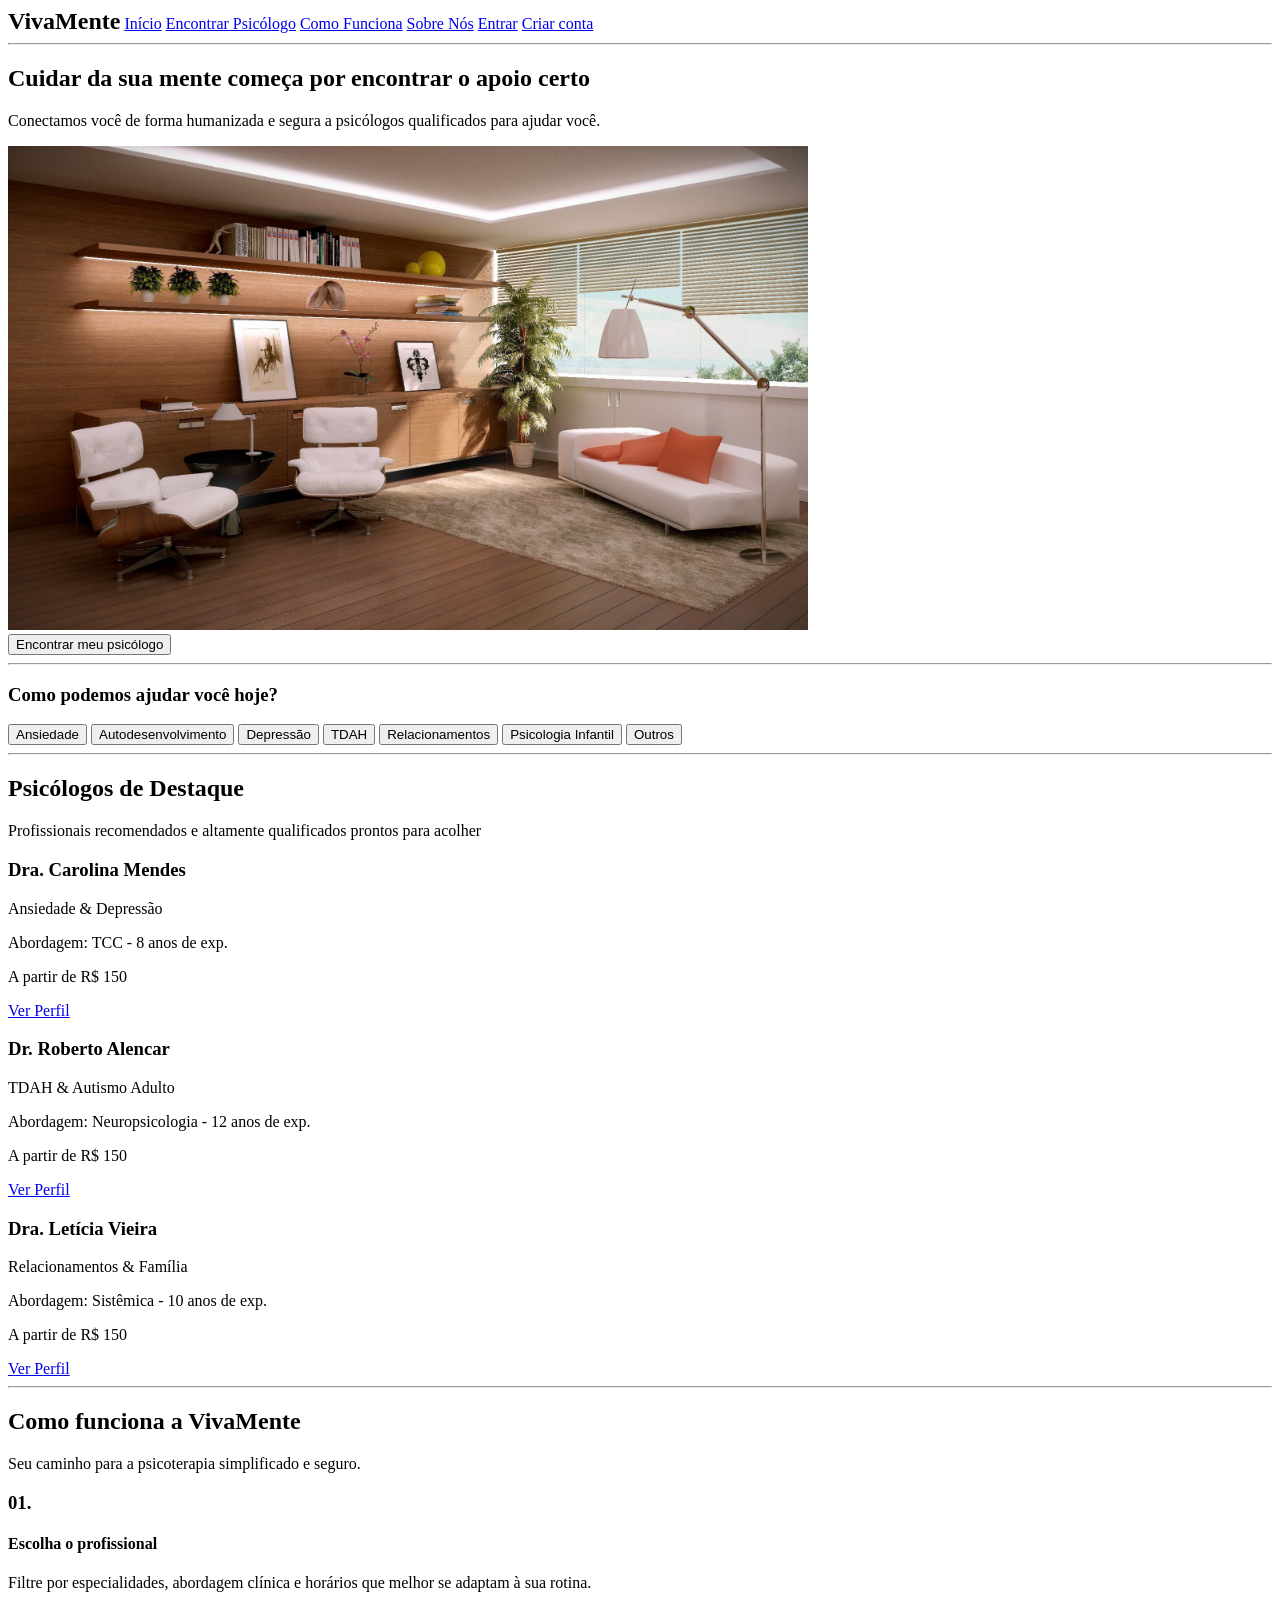
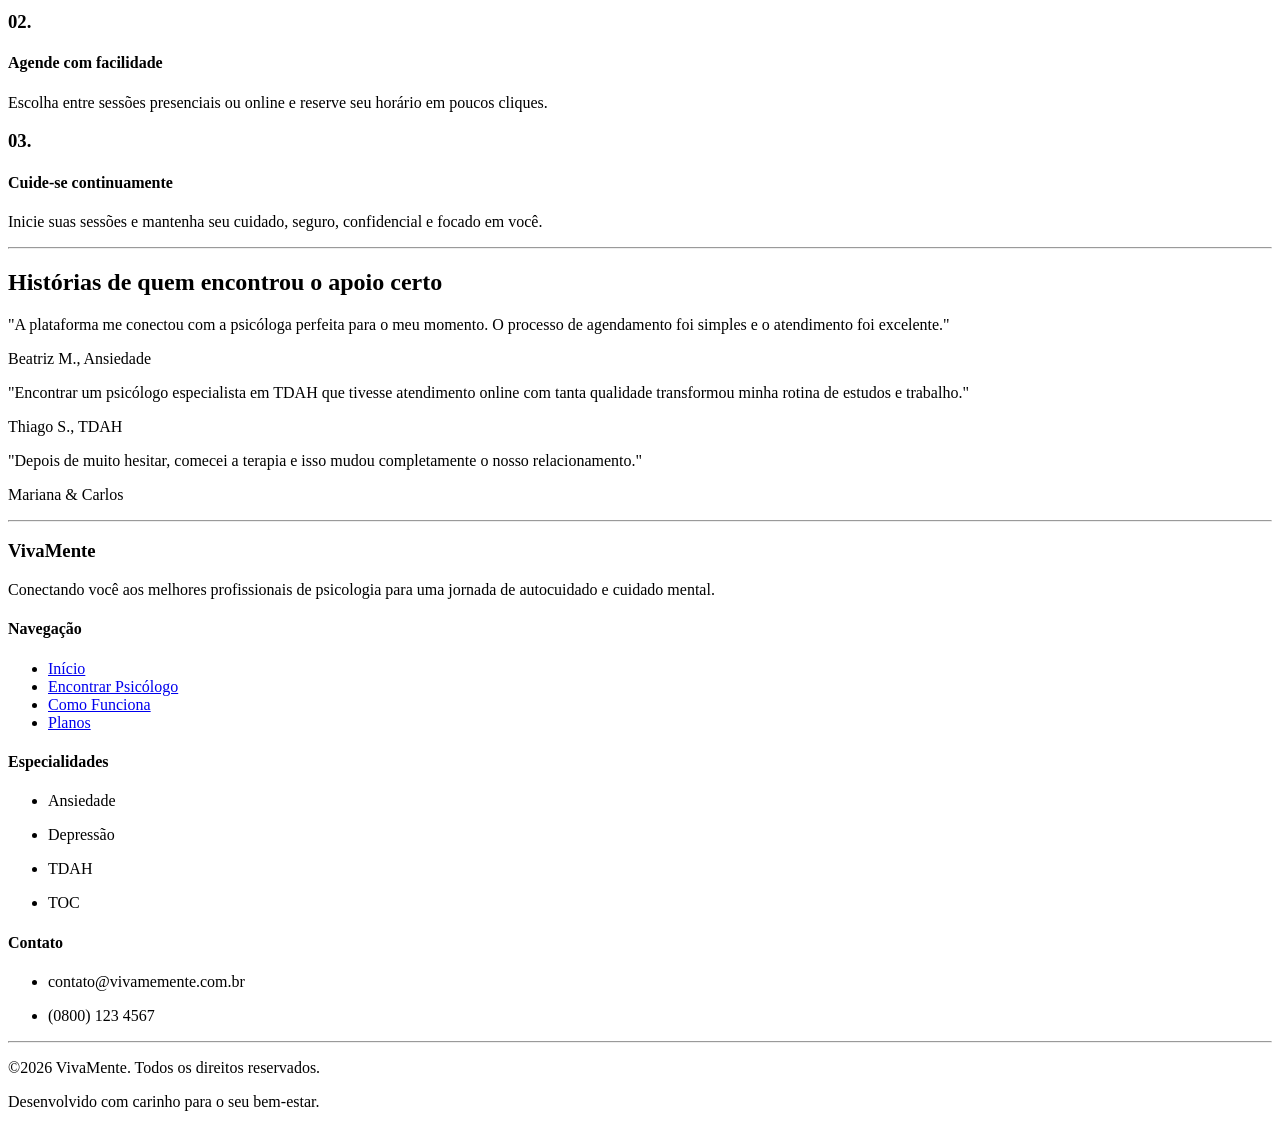
==== index.html @ 50b20f1c "Add files via upload" ====
<!DOCTYPE html>
<html lang="pt-BR">

<head>
    <meta charset="UTF-8">
    <title>VivaMente</title>
</head>

<body>
    <header>
        <nav>
            <h1 style="display:inline">VivaMente</h1>

            <a href="#">Início</a>
            <a href="#">Encontrar Psicólogo</a>
            <a href="#">Como Funciona</a>
            <a href="#">Sobre Nós</a>

            <a href="#">Entrar</a>
            <a href="#">Criar conta</a>
        </nav>
    </header>
    <hr>

    <main>

    <section class="capa">
        <h2>Cuidar da sua mente começa por encontrar o apoio certo</h2>
        <p>Conectamos você de forma humanizada e segura a psicólogos qualificados para ajudar você.</p>
        <img src="./imagens/escritorio-vivamente.jpg" alt="Logo VivaMente" style="width: 800px; height: auto;">
        <br><button>Encontrar meu psicólogo</button>
    </section>

    <hr>

    <section class="categorias-tratamento">
        <h3>Como podemos ajudar você hoje?</h3>
        <button>Ansiedade</button>
        <button>Autodesenvolvimento</button>
        <button>Depressão</button>
        <button>TDAH</button>
        <button>Relacionamentos</button>
        <button>Psicologia Infantil</button>
        <button>Outros</button>
    </section>

    <hr>

    <section class="lista-profissionais">
        <h2>Psicólogos de Destaque</h2>
        <p>Profissionais recomendados e altamente qualificados prontos para acolher</p>

        <div class="card-psicologo">
            <h3>Dra. Carolina Mendes</h3>
            <p>Ansiedade & Depressão</p>
            <p>Abordagem: TCC - 8 anos de exp.</p>
            <p>A partir de R$ 150</p>
            <a href="#">Ver Perfil</a>
        </div>

        <div class="card-psicologo">
            <h3>Dr. Roberto Alencar</h3>
            <p>TDAH & Autismo Adulto</p>
            <p>Abordagem: Neuropsicologia - 12 anos de exp.</p>
            <p>A partir de R$ 150</p>
            <a href="#">Ver Perfil</a>
        </div>

        <div class="card-psicologo">
            <h3>Dra. Letícia Vieira</h3>
            <p>Relacionamentos & Família</p>
            <p>Abordagem: Sistêmica - 10 anos de exp.</p>
            <p>A partir de R$ 150</p>
            <a href="#">Ver Perfil</a>
        </div>
    </section>

    <hr>

    <section>
        <h2>Como funciona a VivaMente</h2>
        <p>Seu caminho para a psicoterapia simplificado e seguro.</p>

        <div>
            <h3>01.</h3>
            <h4>Escolha o profissional</h4>
            <p>Filtre por especialidades, abordagem clínica e horários que melhor se adaptam à sua rotina.</p>
        </div>

        <div>
            <h3>02.</h3>
            <h4>Agende com facilidade</h4>
            <p>Escolha entre sessões presenciais ou online e reserve seu horário em poucos cliques.</p>
        </div>

        <div>
            <h3>03.</3>
            <h4>Cuide-se continuamente</h4>
            
            <p>Inicie suas sessões e mantenha seu cuidado, seguro, confidencial e focado em você.</p>
        </div>
    </section>

    <hr>

    <section class="depoimentos">
        <h2>Histórias de quem encontrou o apoio certo</h2>

        <div class="card-depoimento">
            <p>"A plataforma me conectou com a psicóloga perfeita para o meu momento. O processo de agendamento foi
                simples e o atendimento foi excelente."</p>
            <p>Beatriz M., Ansiedade</p>
        </div>

        <div class="card-depoimento">
            <p>"Encontrar um psicólogo especialista em TDAH que tivesse atendimento online com tanta qualidade
                transformou minha rotina de estudos e trabalho."</p>
            <p>Thiago S., TDAH</p>
        </div>

        <div class="card-depoimento">
            <p>"Depois de muito hesitar, comecei a terapia e isso mudou completamente o nosso relacionamento."</p>
            <p>Mariana & Carlos</p>
        </div>

    </section>

    <hr>

    </main>

    <footer>

        <div>
            <h3>VivaMente</h3>
            <p>Conectando você aos melhores profissionais de psicologia para uma jornada de autocuidado e cuidado mental.</p>
        </div>

        <div>
            <h4>Navegação</h4>
            <ul>
                <li><a href="#">Início</a></li>
                <li><a href="#">Encontrar Psicólogo</a></li>
                <li><a href="#">Como Funciona</a></li>
                <li><a href="#">Planos</a></li>
            </ul>
        </div>

        <div>
            <h4>Especialidades</h4>
            <ul>
                <li><p>Ansiedade</p>
                <li><p>Depressão</p>
                <li><p>TDAH</p>
                <li><p>TOC</p></li>
            </ul>
        </div>

        <div>
            <h4>Contato</h4>
            <ul>
                <li><p>contato@vivamemente.com.br</p></li>
                <li><p>(0800) 123 4567</p></li>
            </ul>
        </div>

        <hr>

        <p>©2026 VivaMente. Todos os direitos reservados.</p>
        <p>Desenvolvido com carinho para o seu bem-estar.</p>

    </footer>

</body>
</html>
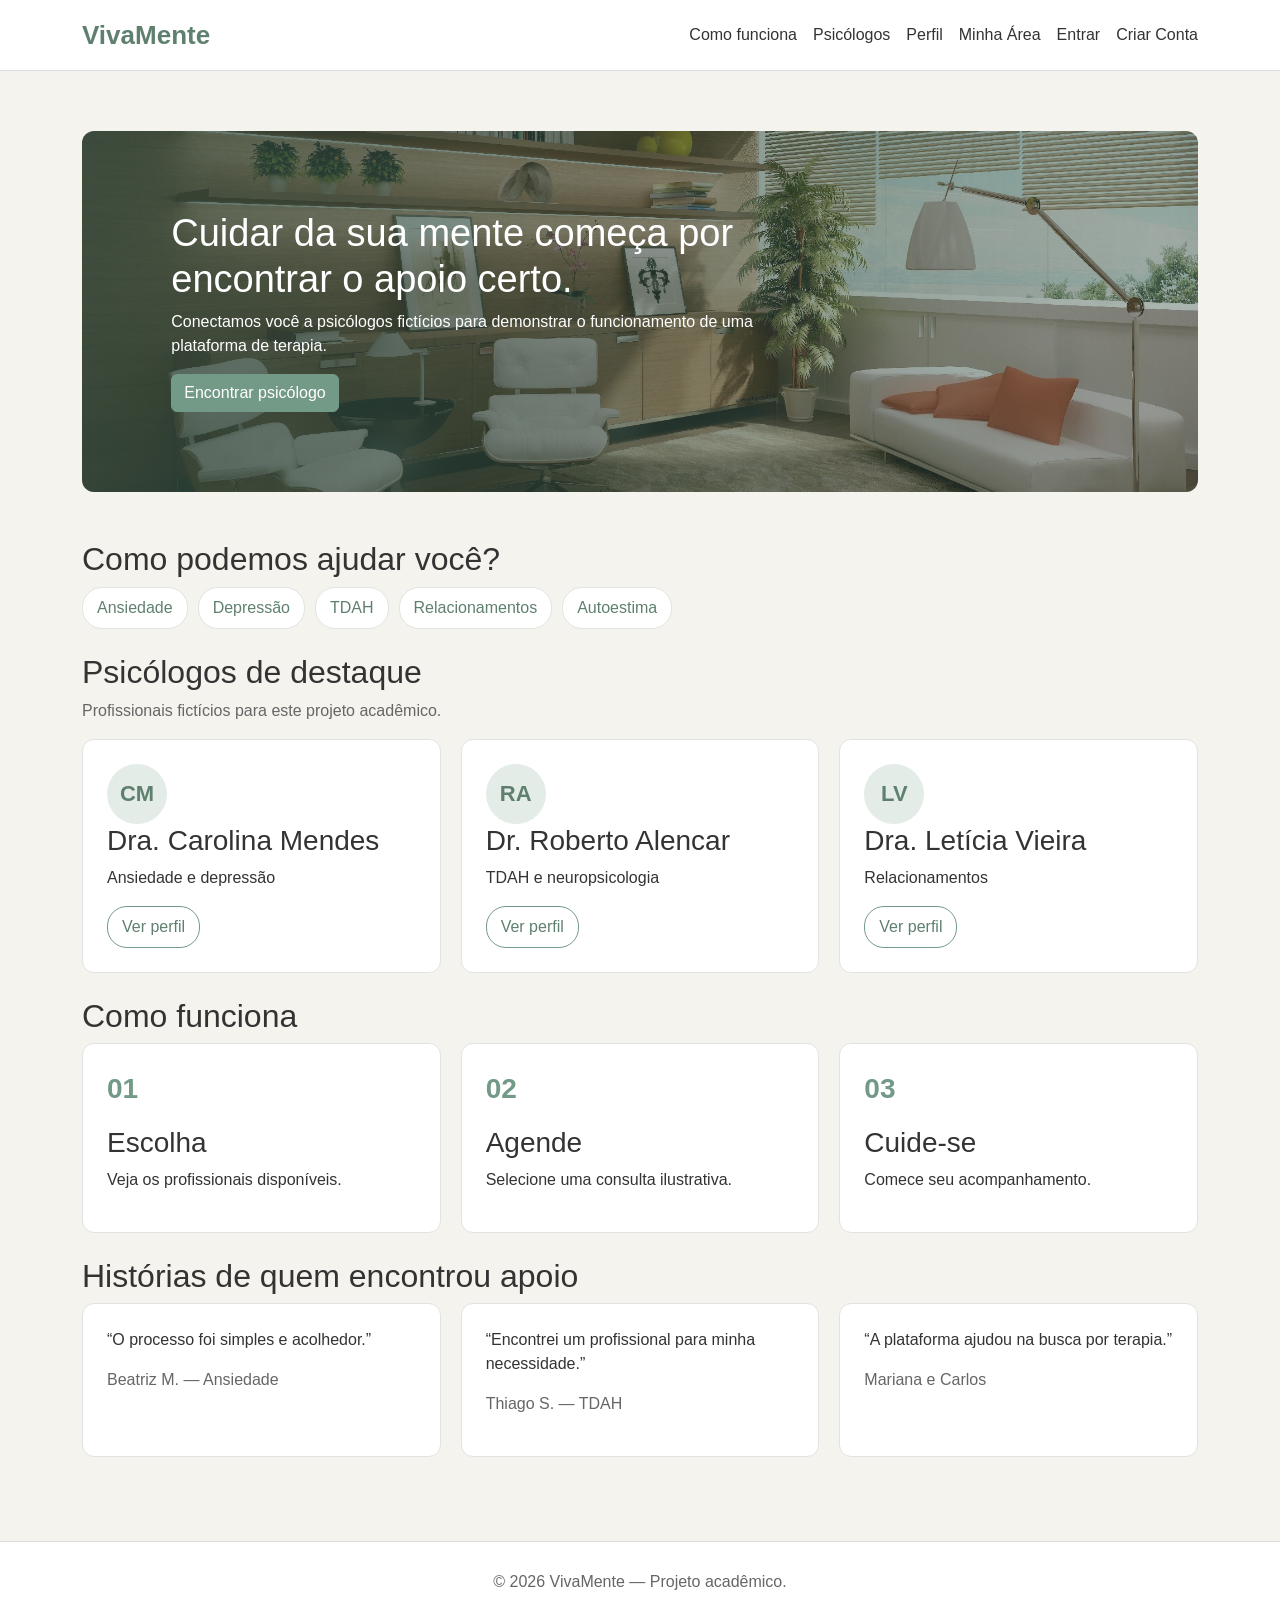
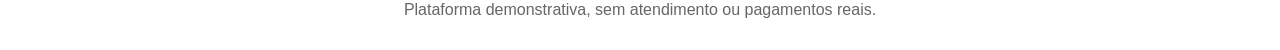
==== commit 11271a94: "feat: padroniza paginas da VivaMente" ====
--- a/index.html
+++ b/index.html
@@ -1,175 +1,23 @@
-<!DOCTYPE html>
-<html lang="pt-BR">
-
-<head>
-    <meta charset="UTF-8">
-    <title>VivaMente</title>
-</head>
-
-<body>
-    <header>
-        <nav>
-            <h1 style="display:inline">VivaMente</h1>
-
-            <a href="#">Início</a>
-            <a href="#">Encontrar Psicólogo</a>
-            <a href="#">Como Funciona</a>
-            <a href="#">Sobre Nós</a>
-
-            <a href="#">Entrar</a>
-            <a href="#">Criar conta</a>
-        </nav>
-    </header>
-    <hr>
-
-    <main>
-
-    <section class="capa">
-        <h2>Cuidar da sua mente começa por encontrar o apoio certo</h2>
-        <p>Conectamos você de forma humanizada e segura a psicólogos qualificados para ajudar você.</p>
-        <img src="./imagens/escritorio-vivamente.jpg" alt="Logo VivaMente" style="width: 800px; height: auto;">
-        <br><button>Encontrar meu psicólogo</button>
-    </section>
-
-    <hr>
-
-    <section class="categorias-tratamento">
-        <h3>Como podemos ajudar você hoje?</h3>
-        <button>Ansiedade</button>
-        <button>Autodesenvolvimento</button>
-        <button>Depressão</button>
-        <button>TDAH</button>
-        <button>Relacionamentos</button>
-        <button>Psicologia Infantil</button>
-        <button>Outros</button>
-    </section>
-
-    <hr>
-
-    <section class="lista-profissionais">
-        <h2>Psicólogos de Destaque</h2>
-        <p>Profissionais recomendados e altamente qualificados prontos para acolher</p>
-
-        <div class="card-psicologo">
-            <h3>Dra. Carolina Mendes</h3>
-            <p>Ansiedade & Depressão</p>
-            <p>Abordagem: TCC - 8 anos de exp.</p>
-            <p>A partir de R$ 150</p>
-            <a href="#">Ver Perfil</a>
-        </div>
-
-        <div class="card-psicologo">
-            <h3>Dr. Roberto Alencar</h3>
-            <p>TDAH & Autismo Adulto</p>
-            <p>Abordagem: Neuropsicologia - 12 anos de exp.</p>
-            <p>A partir de R$ 150</p>
-            <a href="#">Ver Perfil</a>
-        </div>
-
-        <div class="card-psicologo">
-            <h3>Dra. Letícia Vieira</h3>
-            <p>Relacionamentos & Família</p>
-            <p>Abordagem: Sistêmica - 10 anos de exp.</p>
-            <p>A partir de R$ 150</p>
-            <a href="#">Ver Perfil</a>
-        </div>
-    </section>
-
-    <hr>
-
-    <section>
-        <h2>Como funciona a VivaMente</h2>
-        <p>Seu caminho para a psicoterapia simplificado e seguro.</p>
-
-        <div>
-            <h3>01.</h3>
-            <h4>Escolha o profissional</h4>
-            <p>Filtre por especialidades, abordagem clínica e horários que melhor se adaptam à sua rotina.</p>
-        </div>
-
-        <div>
-            <h3>02.</h3>
-            <h4>Agende com facilidade</h4>
-            <p>Escolha entre sessões presenciais ou online e reserve seu horário em poucos cliques.</p>
-        </div>
-
-        <div>
-            <h3>03.</3>
-            <h4>Cuide-se continuamente</h4>
-            
-            <p>Inicie suas sessões e mantenha seu cuidado, seguro, confidencial e focado em você.</p>
-        </div>
-    </section>
-
-    <hr>
-
-    <section class="depoimentos">
-        <h2>Histórias de quem encontrou o apoio certo</h2>
-
-        <div class="card-depoimento">
-            <p>"A plataforma me conectou com a psicóloga perfeita para o meu momento. O processo de agendamento foi
-                simples e o atendimento foi excelente."</p>
-            <p>Beatriz M., Ansiedade</p>
-        </div>
-
-        <div class="card-depoimento">
-            <p>"Encontrar um psicólogo especialista em TDAH que tivesse atendimento online com tanta qualidade
-                transformou minha rotina de estudos e trabalho."</p>
-            <p>Thiago S., TDAH</p>
-        </div>
-
-        <div class="card-depoimento">
-            <p>"Depois de muito hesitar, comecei a terapia e isso mudou completamente o nosso relacionamento."</p>
-            <p>Mariana & Carlos</p>
-        </div>
-
-    </section>
-
-    <hr>
-
-    </main>
-
-    <footer>
-
-        <div>
-            <h3>VivaMente</h3>
-            <p>Conectando você aos melhores profissionais de psicologia para uma jornada de autocuidado e cuidado mental.</p>
-        </div>
-
-        <div>
-            <h4>Navegação</h4>
-            <ul>
-                <li><a href="#">Início</a></li>
-                <li><a href="#">Encontrar Psicólogo</a></li>
-                <li><a href="#">Como Funciona</a></li>
-                <li><a href="#">Planos</a></li>
-            </ul>
-        </div>
-
-        <div>
-            <h4>Especialidades</h4>
-            <ul>
-                <li><p>Ansiedade</p>
-                <li><p>Depressão</p>
-                <li><p>TDAH</p>
-                <li><p>TOC</p></li>
-            </ul>
-        </div>
-
-        <div>
-            <h4>Contato</h4>
-            <ul>
-                <li><p>contato@vivamemente.com.br</p></li>
-                <li><p>(0800) 123 4567</p></li>
-            </ul>
-        </div>
-
-        <hr>
-
-        <p>©2026 VivaMente. Todos os direitos reservados.</p>
-        <p>Desenvolvido com carinho para o seu bem-estar.</p>
-
-    </footer>
-
-</body>
-</html>+<!DOCTYPE html>
+<html lang="pt-BR"><head>
+    <!-- CONFIGURAÇÕES DA PÁGINA -->
+    <meta charset="UTF-8"><meta name="viewport" content="width=device-width, initial-scale=1.0"><title>VivaMente | Início</title>
+    <link href="https://cdn.jsdelivr.net/npm/bootstrap@5.3.3/dist/css/bootstrap.min.css" rel="stylesheet"><link rel="stylesheet" href="css/style.css">
+</head><body>
+    <!-- CABEÇALHO E NAVEGAÇÃO -->
+    <header class="cabecalho"><nav class="container menu"><a class="marca" href="index.html">VivaMente</a><div class="links-menu"><a class="menu-link" href="como-funciona.html">Como funciona</a><a class="menu-link" href="resultados.html">Psicólogos</a><a class="menu-link" href="perfil-psicologo.html">Perfil</a><a class="menu-link" href="area-paciente.html">Minha Área</a><a class="menu-link" href="login.html">Entrar</a><a class="menu-link" href="cadastro.html">Criar Conta</a></div></nav></header>
+    <main class="container conteudo">
+        <!-- APRESENTAÇÃO PRINCIPAL -->
+        <section class="hero"><div class="hero-texto"><h1>Cuidar da sua mente começa por encontrar o apoio certo.</h1><p>Conectamos você a psicólogos fictícios para demonstrar o funcionamento de uma plataforma de terapia.</p><a class="btn botao-verde" href="resultados.html">Encontrar psicólogo</a></div></section>
+        <!-- CATEGORIAS DE AJUDA -->
+        <section class="secao mt-5"><h2>Como podemos ajudar você?</h2><div class="botoes-categorias"><button class="categoria">Ansiedade</button><button class="categoria">Depressão</button><button class="categoria">TDAH</button><button class="categoria">Relacionamentos</button><button class="categoria">Autoestima</button></div></section>
+        <!-- PSICÓLOGOS EM DESTAQUE -->
+        <section class="secao"><h2>Psicólogos de destaque</h2><p class="subtitulo">Profissionais fictícios para este projeto acadêmico.</p><div class="lista-cartoes"><article class="cartao"><div class="avatar">CM</div><h3>Dra. Carolina Mendes</h3><p>Ansiedade e depressão</p><a class="botao-claro" href="perfil-psicologo.html">Ver perfil</a></article><article class="cartao"><div class="avatar">RA</div><h3>Dr. Roberto Alencar</h3><p>TDAH e neuropsicologia</p><a class="botao-claro" href="resultados.html">Ver perfil</a></article><article class="cartao"><div class="avatar">LV</div><h3>Dra. Letícia Vieira</h3><p>Relacionamentos</p><a class="botao-claro" href="resultados.html">Ver perfil</a></article></div></section>
+        <!-- ETAPAS DA PLATAFORMA -->
+        <section class="secao"><h2>Como funciona</h2><div class="lista-cartoes"><article class="cartao"><p class="numero">01</p><h3>Escolha</h3><p>Veja os profissionais disponíveis.</p></article><article class="cartao"><p class="numero">02</p><h3>Agende</h3><p>Selecione uma consulta ilustrativa.</p></article><article class="cartao"><p class="numero">03</p><h3>Cuide-se</h3><p>Comece seu acompanhamento.</p></article></div></section>
+        <!-- DEPOIMENTOS ILUSTRATIVOS -->
+        <section class="secao"><h2>Histórias de quem encontrou apoio</h2><div class="lista-cartoes"><article class="cartao"><p>“O processo foi simples e acolhedor.”</p><p class="subtitulo">Beatriz M. — Ansiedade</p></article><article class="cartao"><p>“Encontrei um profissional para minha necessidade.”</p><p class="subtitulo">Thiago S. — TDAH</p></article><article class="cartao"><p>“A plataforma ajudou na busca por terapia.”</p><p class="subtitulo">Mariana e Carlos</p></article></div></section>
+    </main>
+    <!-- RODAPÉ -->
+    <footer class="rodape"><p>© 2026 VivaMente — Projeto acadêmico.</p><p>Plataforma demonstrativa, sem atendimento ou pagamentos reais.</p></footer>
+</body></html>
--- a/css/style.css
+++ b/css/style.css
@@ -0,0 +1,55 @@
+/* CORES E AJUSTES GERAIS */
+* { box-sizing: border-box; }
+body { margin: 0; background: #f5f3ee; color: #333; font-family: Arial, sans-serif; line-height: 1.5; }
+a { color: inherit; text-decoration: none; }
+
+/* CABEÇALHO E MENU */
+.cabecalho { background: #fff; border-bottom: 1px solid #ddd; }
+.menu { align-items: center; display: flex; flex-wrap: wrap; gap: 16px; justify-content: space-between; min-height: 70px; }
+.marca { color: #5f806f; font-size: 26px; font-weight: bold; }
+.links-menu { display: flex; flex-wrap: wrap; gap: 16px; }
+.menu-link:hover { color: #5f806f; }
+
+/* ESPAÇO PRINCIPAL E TÍTULOS */
+.conteudo { min-height: 70vh; padding-bottom: 60px; padding-top: 60px; }
+.titulo-pagina { margin-bottom: 40px; }
+.subtitulo, .aviso { color: #666; }
+.secao { margin-bottom: 24px; }
+
+/* CAIXAS, CARTÕES E AVATARES */
+.caixa, .cartao { background: #fff; border: 1px solid #e2e2e2; border-radius: 12px; height: 100%; padding: 24px; }
+.numero { color: #739987; font-size: 28px; font-weight: bold; }
+.avatar { align-items: center; background: #e4ece7; border-radius: 50%; color: #5f806f; display: flex; font-size: 22px; font-weight: bold; height: 60px; justify-content: center; width: 60px; }
+.foto-perfil { border-radius: 12px; max-width: 320px; width: 100%; }
+
+/* BOTÕES E LINKS DE AÇÃO */
+.botao-verde { background: #739987; border: 1px solid #739987; color: #fff; }
+.botao-verde:hover { background: #5f806f; border-color: #5f806f; color: #fff; }
+.botao-claro { border: 1px solid #739987; border-radius: 20px; color: #5f806f; display: inline-block; padding: 8px 14px; }
+.botao-claro:hover { background: #e4ece7; }
+
+/* PÁGINA INICIAL */
+.hero { background: linear-gradient(90deg, #355043cc, #35504366), url('../imagens/escritorio-vivamente.jpg') center / cover; border-radius: 12px; color: #fff; padding: 80px 8%; }
+.hero-texto { max-width: 600px; }
+.hero h1 { font-size: 38px; }
+.lista-cartoes { display: grid; gap: 20px; grid-template-columns: repeat(3, 1fr); }
+.categoria { background: #fff; border: 1px solid #dfe5df; border-radius: 20px; color: #5f806f; padding: 8px 14px; }
+.categoria:hover { background: #e4ece7; }
+.botoes-categorias { display: flex; flex-wrap: wrap; gap: 10px; }
+
+/* FORMULÁRIOS E CONFIRMAÇÃO */
+.formulario { margin: auto; max-width: 500px; }
+.confirmacao { margin: auto; max-width: 600px; }
+.simbolo-confirmacao { color: #739987; font-size: 50px; }
+
+/* ÁREA DO PACIENTE */
+.destaque-consulta { background: #739987; border-radius: 12px; color: #fff; padding: 24px; }
+.consulta-linha { align-items: center; background: #f8faf8; border-radius: 8px; display: flex; gap: 12px; justify-content: space-between; margin-top: 10px; padding: 12px; }
+.etiqueta { background: #eaf2ec; border-radius: 6px; color: #5f806f; font-size: 12px; padding: 5px 9px; }
+
+/* RODAPÉ */
+.rodape { background: #fff; border-top: 1px solid #ddd; color: #666; padding: 24px; text-align: center; }
+.rodape p { margin: 4px; }
+
+/* AJUSTES PARA CELULAR */
+@media (max-width: 767px) { .menu { justify-content: center; padding: 14px 0; } .links-menu { justify-content: center; } .conteudo { padding-top: 35px; } .hero { padding: 50px 8%; } .hero h1 { font-size: 30px; } .lista-cartoes { grid-template-columns: 1fr; } .consulta-linha { align-items: flex-start; flex-direction: column; } }
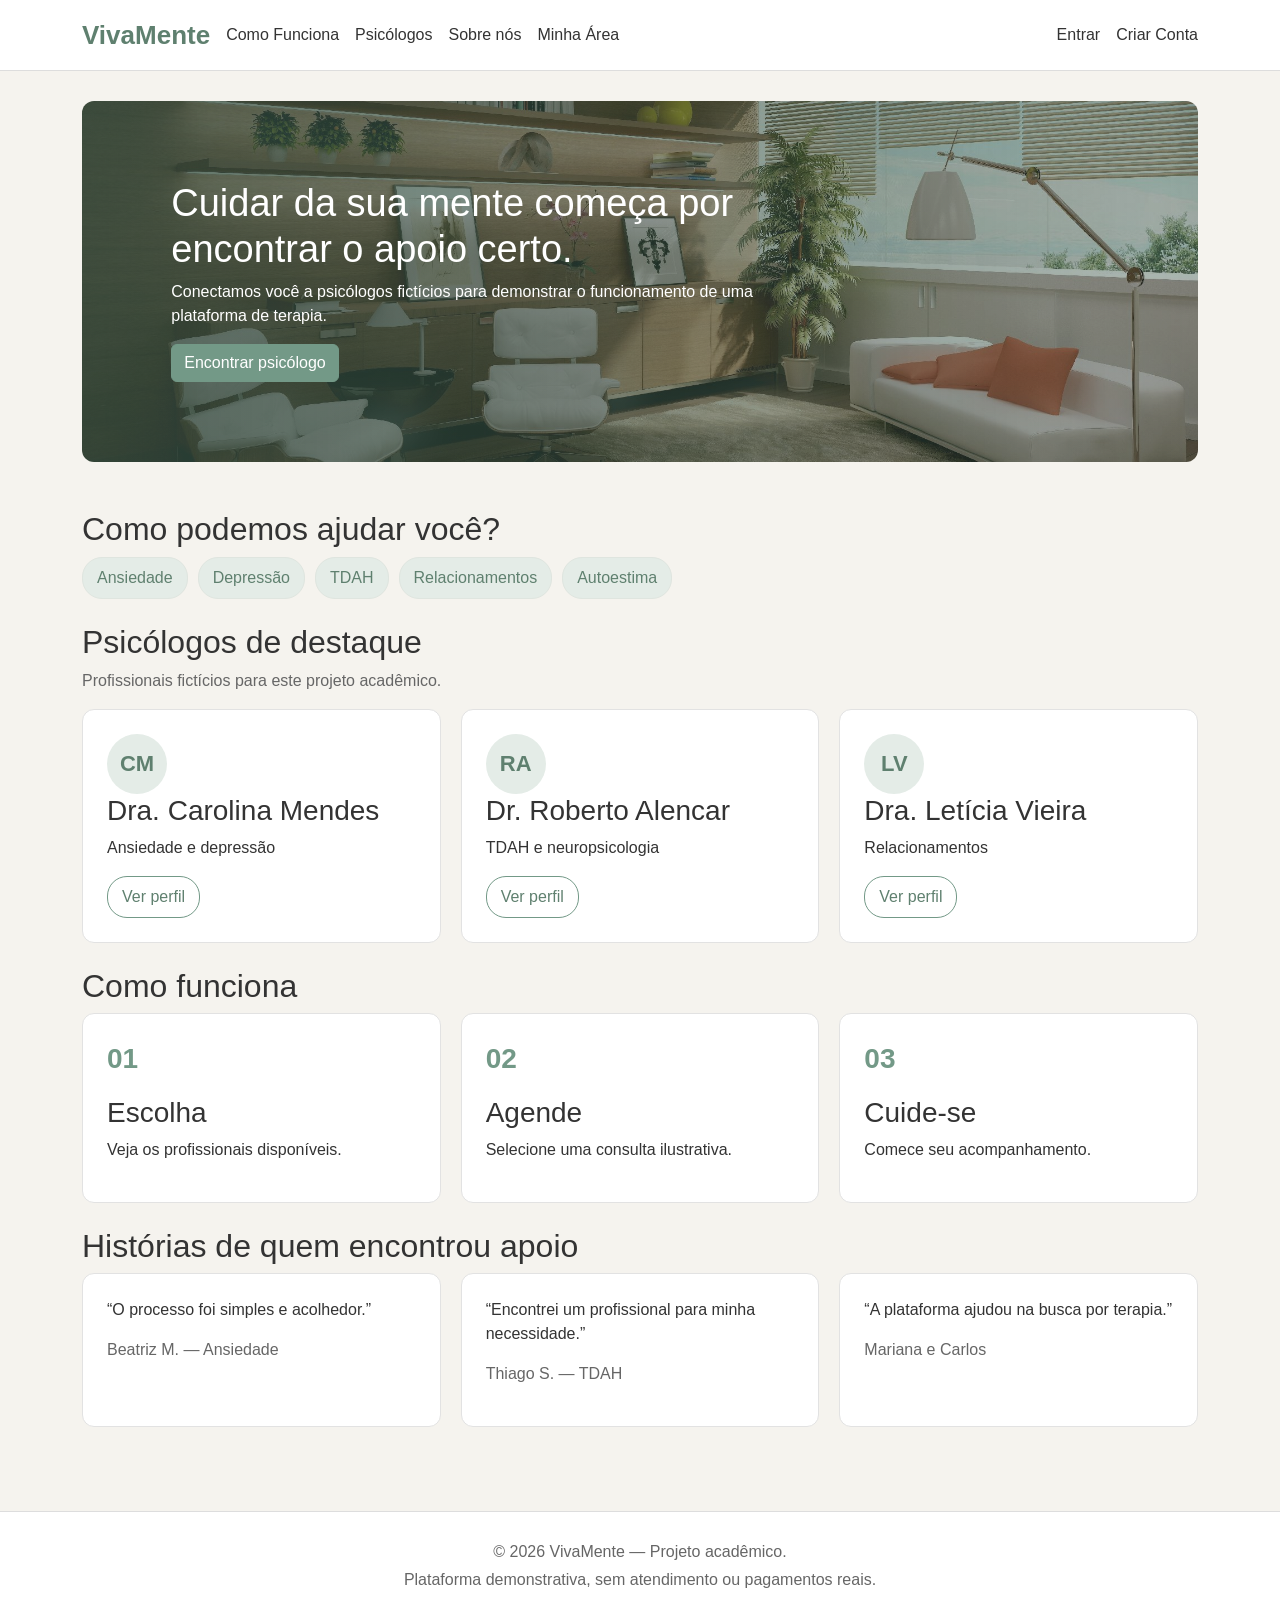
==== commit 7aedcf12: "feat: aprimora paginas e guia de estudo" ====
--- a/index.html
+++ b/index.html
@@ -5,7 +5,20 @@
     <link href="https://cdn.jsdelivr.net/npm/bootstrap@5.3.3/dist/css/bootstrap.min.css" rel="stylesheet"><link rel="stylesheet" href="css/style.css">
 </head><body>
     <!-- CABEÇALHO E NAVEGAÇÃO -->
-    <header class="cabecalho"><nav class="container menu"><a class="marca" href="index.html">VivaMente</a><div class="links-menu"><a class="menu-link" href="como-funciona.html">Como funciona</a><a class="menu-link" href="resultados.html">Psicólogos</a><a class="menu-link" href="perfil-psicologo.html">Perfil</a><a class="menu-link" href="area-paciente.html">Minha Área</a><a class="menu-link" href="login.html">Entrar</a><a class="menu-link" href="cadastro.html">Criar Conta</a></div></nav></header>
+        <header class="cabecalho">
+        <nav class="container menu">
+            <a class="marca" href="index.html">VivaMente</a>
+            <div class="links-menu">
+                <a class="menu-link" href="como-funciona.html">Como Funciona</a>
+                <a class="menu-link" href="resultados.html">Psicólogos</a>
+                <a class="menu-link" href="sobre-nos.html">Sobre nós</a>
+                <a class="menu-link" href="area-paciente.html">Minha Área</a>
+                <a class="menu-link" href="login.html">Entrar</a>
+                <a class="menu-link" href="cadastro.html">Criar Conta</a>
+            </div>
+        </nav>
+    </header>
+
     <main class="container conteudo">
         <!-- APRESENTAÇÃO PRINCIPAL -->
         <section class="hero"><div class="hero-texto"><h1>Cuidar da sua mente começa por encontrar o apoio certo.</h1><p>Conectamos você a psicólogos fictícios para demonstrar o funcionamento de uma plataforma de terapia.</p><a class="btn botao-verde" href="resultados.html">Encontrar psicólogo</a></div></section>
--- a/css/style.css
+++ b/css/style.css
@@ -1,55 +1,74 @@
-/* CORES E AJUSTES GERAIS */
-* { box-sizing: border-box; }
-body { margin: 0; background: #f5f3ee; color: #333; font-family: Arial, sans-serif; line-height: 1.5; }
-a { color: inherit; text-decoration: none; }
+/* AJUSTES GERAIS */
+* {
+    box-sizing: border-box; /* Inclui borda e espaço interno no tamanho. */
+}
+body {
+    margin: 0; /* Remove a margem padrão. */
+    background: #f5f3ee; /* Cor do fundo. */
+    color: #333; /* Cor dos textos. */
+    font-family: Arial, sans-serif; /* Fonte do site. */
+    line-height: 1.5; /* Espaço entre linhas. */
+}
+a { color: inherit; text-decoration: none; /* Remove sublinhado dos links. */ }
 
-/* CABEÇALHO E MENU */
-.cabecalho { background: #fff; border-bottom: 1px solid #ddd; }
-.menu { align-items: center; display: flex; flex-wrap: wrap; gap: 16px; justify-content: space-between; min-height: 70px; }
-.marca { color: #5f806f; font-size: 26px; font-weight: bold; }
-.links-menu { display: flex; flex-wrap: wrap; gap: 16px; }
+/* CABEÇALHO: marca à esquerda, links ao centro e conta à direita */
+.cabecalho {
+    background: #fff; /* Cor branca do cabeçalho. */
+    border-bottom: 1px solid #ddd; /* Linha cinza abaixo do cabeçalho. */
+}
+.menu {
+    display: flex; /* Deixa os itens do menu lado a lado. */
+    align-items: center; /* Alinha os itens no meio, na vertical. */
+    gap: 16px; /* Espaço de 16 pixels entre os itens. */
+    min-height: 70px; /* Altura mínima do cabeçalho. */
+}
+.marca {
+    color: #5f806f; /* Cor verde do nome VivaMente. */
+    font-size: 26px; /* Tamanho do texto. */
+    font-weight: bold; /* Deixa o texto em negrito. */
+}
+.links-menu {
+    display: flex; /* Deixa os links lado a lado. */
+    align-items: center; /* Alinha os links no meio. */
+    flex: 1; /* Faz os links ocuparem o espaço livre. */
+    justify-content: center; /* Centraliza os links principais. */
+    gap: 16px; /* Espaço entre cada link. */
+}
+.links-menu a[href="login.html"] {
+    margin-left: auto; /* Empurra Entrar e Criar Conta para a direita. */
+}
 .menu-link:hover { color: #5f806f; }
 
-/* ESPAÇO PRINCIPAL E TÍTULOS */
-.conteudo { min-height: 70vh; padding-bottom: 60px; padding-top: 60px; }
+/* CONTEÚDO E CARTÕES */
+.conteudo { min-height: 70vh; padding-top: 30px; padding-bottom: 60px; }
 .titulo-pagina { margin-bottom: 40px; }
 .subtitulo, .aviso { color: #666; }
 .secao { margin-bottom: 24px; }
-
-/* CAIXAS, CARTÕES E AVATARES */
 .caixa, .cartao { background: #fff; border: 1px solid #e2e2e2; border-radius: 12px; height: 100%; padding: 24px; }
 .numero { color: #739987; font-size: 28px; font-weight: bold; }
-.avatar { align-items: center; background: #e4ece7; border-radius: 50%; color: #5f806f; display: flex; font-size: 22px; font-weight: bold; height: 60px; justify-content: center; width: 60px; }
+.avatar { display: flex; align-items: center; justify-content: center; background: #e4ece7; border-radius: 50%; color: #5f806f; font-size: 22px; font-weight: bold; height: 60px; width: 60px; }
 .foto-perfil { border-radius: 12px; max-width: 320px; width: 100%; }
 
-/* BOTÕES E LINKS DE AÇÃO */
+/* BOTÕES */
 .botao-verde { background: #739987; border: 1px solid #739987; color: #fff; }
 .botao-verde:hover { background: #5f806f; border-color: #5f806f; color: #fff; }
 .botao-claro { border: 1px solid #739987; border-radius: 20px; color: #5f806f; display: inline-block; padding: 8px 14px; }
-.botao-claro:hover { background: #e4ece7; }
 
-/* PÁGINA INICIAL */
+/* PÁGINAS ESPECIAIS */
 .hero { background: linear-gradient(90deg, #355043cc, #35504366), url('../imagens/escritorio-vivamente.jpg') center / cover; border-radius: 12px; color: #fff; padding: 80px 8%; }
 .hero-texto { max-width: 600px; }
 .hero h1 { font-size: 38px; }
-.lista-cartoes { display: grid; gap: 20px; grid-template-columns: repeat(3, 1fr); }
-.categoria { background: #fff; border: 1px solid #dfe5df; border-radius: 20px; color: #5f806f; padding: 8px 14px; }
-.categoria:hover { background: #e4ece7; }
-.botoes-categorias { display: flex; flex-wrap: wrap; gap: 10px; }
+.lista-cartoes, .filtros, .valores { display: grid; gap: 20px; grid-template-columns: repeat(3, 1fr); }
+.botoes-categorias, .horarios { display: flex; flex-wrap: wrap; gap: 10px; }
+.categoria, .horario { background: #e4ece7; border: 1px solid #dfe5df; border-radius: 20px; color: #5f806f; padding: 8px 14px; }
+.formulario, .confirmacao { margin: auto; max-width: 600px; }
+.resultado, .consulta-linha { display: flex; align-items: center; justify-content: space-between; gap: 20px; }
+.foto-profissional { border-radius: 10px; height: 120px; object-fit: cover; width: 150px; }
+.foto-destaque { border-radius: 12px; max-height: 280px; object-fit: cover; width: 100%; }
+.destaque-consulta { background: #739987; border-radius: 12px; color: #fff; padding: 24px; }
+.etiqueta { background: #eaf2ec; border-radius: 6px; color: #5f806f; padding: 5px 9px; }
 
-/* FORMULÁRIOS E CONFIRMAÇÃO */
-.formulario { margin: auto; max-width: 500px; }
-.confirmacao { margin: auto; max-width: 600px; }
-.simbolo-confirmacao { color: #739987; font-size: 50px; }
-
-/* ÁREA DO PACIENTE */
-.destaque-consulta { background: #739987; border-radius: 12px; color: #fff; padding: 24px; }
-.consulta-linha { align-items: center; background: #f8faf8; border-radius: 8px; display: flex; gap: 12px; justify-content: space-between; margin-top: 10px; padding: 12px; }
-.etiqueta { background: #eaf2ec; border-radius: 6px; color: #5f806f; font-size: 12px; padding: 5px 9px; }
-
-/* RODAPÉ */
+/* RODAPÉ E CELULAR */
 .rodape { background: #fff; border-top: 1px solid #ddd; color: #666; padding: 24px; text-align: center; }
 .rodape p { margin: 4px; }
-
-/* AJUSTES PARA CELULAR */
-@media (max-width: 767px) { .menu { justify-content: center; padding: 14px 0; } .links-menu { justify-content: center; } .conteudo { padding-top: 35px; } .hero { padding: 50px 8%; } .hero h1 { font-size: 30px; } .lista-cartoes { grid-template-columns: 1fr; } .consulta-linha { align-items: flex-start; flex-direction: column; } }
+@media (max-width: 767px) { .menu, .links-menu { flex-wrap: wrap; justify-content: center; } .links-menu a[href="login.html"] { margin-left: 0; } .lista-cartoes, .filtros, .valores { grid-template-columns: 1fr; } .resultado, .consulta-linha { align-items: flex-start; flex-direction: column; } }
